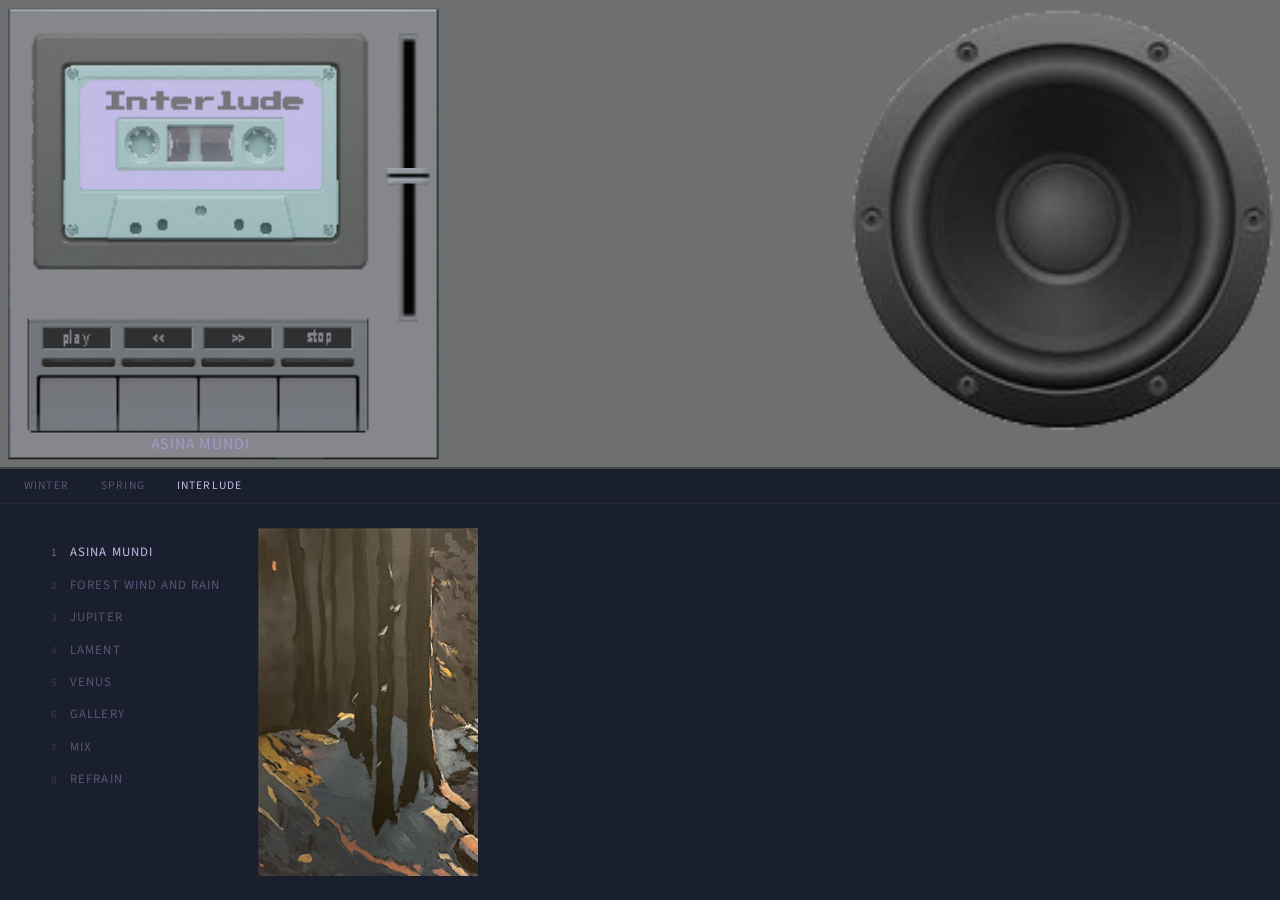
==== interlude-mixtape.html @ 9c588712 "crossfade bug fix" ====
<!DOCTYPE html>
<html lang="en">
<head>
  <meta charset="UTF-8">
  <meta name="viewport" content="width=device-width, initial-scale=1.0">
  <title>Interlude</title>
  <link href="https://fonts.googleapis.com/css2?family=Source+Sans+Pro:wght@300;400&display=swap" rel="stylesheet">
  <style>
    *, *::before, *::after { box-sizing: border-box; margin: 0; padding: 0; }

    body {
      background: #1a1f2e;
      height: 100vh;
      overflow: hidden;
      display: flex;
      flex-direction: column;
      font-family: 'Source Sans Pro', sans-serif;
    }

    /* ── Tape Player ── */

    .tape-player {
      user-select: none;
      display: flex;
      justify-content: space-between;
      align-items: flex-start;
      background: #6d706f;
      border-bottom: 2px solid rgba(0, 0, 0, 0.35);
      width: 100%;
    }

    .tape-deck {
      position: relative;
      width: 435px;
      flex-shrink: 0;
    }

    .tape-speaker {
      display: block;
      height: 435px;
      width: auto;
      pointer-events: none;
      align-self: flex-start;
    }

    .tape-bg {
      display: block;
      width: 100%;
      height: auto;
      margin-left: 5px;
    }

    .tape-layer {
      position: absolute;
      display: block;
      pointer-events: none;
      height: auto;
    }

    .tape-layer-cassette {
      top: 6%;
      left: 6%;
      width: 79%;
      z-index: 1;
    }

    .tape-layer-controls {
      bottom: 7%;
      left: 6%;
      width: 79%;
      z-index: 2;
    }

    .tape-vol {
      position: absolute;
      right: 4%;
      top: 7%;
      height: 62%;
      z-index: 3;
      cursor: ns-resize;
    }

    .tape-vol-slot {
      display: block;
      height: 100%;
      width: auto;
      pointer-events: none;
    }

    .tape-vol-handle {
      position: absolute;
      left: 50%;
      transform: translateX(-50%);
      width: 220%;
      height: auto;
      top: 0;
      cursor: grab;
      z-index: 4;
    }

    .tape-vol-handle:active {
      cursor: grabbing;
    }

    .tape-track-name {
      position: absolute;
      left: 8%;
      right: 16%;
      bottom: 2.5%;
      font-family: 'Source Sans Pro', sans-serif;
      font-size: 1.0rem;
      color: #a29acd;
      white-space: nowrap;
      overflow: hidden;
      text-overflow: ellipsis;
      text-align: center;
      text-transform: uppercase;
      letter-spacing: 0.05em;
      pointer-events: none;
      z-index: 3;
    }

    .tape-btn {
      position: absolute;
      bottom: 7%;
      height: 22%;
      width: 20%;
      background: transparent;
      border: none;
      cursor: pointer;
      padding: 0;
      z-index: 5;
    }

    .tape-play-btn { left: 6%; }
    .tape-btn-back { left: 26%; }
    .tape-btn-fwd  { left: 46%; }
    .tape-btn-stop { left: 65%; }

    /* ── Mixtape Nav ── */

    .mixtape-nav {
      display: flex;
      gap: 2rem;
      padding: 0.55rem 1.5rem;
      width: 100%;
      border-bottom: 1px solid rgba(162, 154, 205, 0.08);
    }

    .mixtape-nav a {
      color: rgba(162, 154, 205, 0.45);
      text-decoration: none;
      font-size: 0.72rem;
      text-transform: uppercase;
      letter-spacing: 0.1em;
      transition: color 0.2s ease;
    }

    .mixtape-nav a.active {
      color: #c3bce7;
    }

    /* ── Below-player layout ── */

    .below-player {
      display: flex;
      align-items: stretch;
      flex: 1;
      width: 100%;
    }

    /* ── Tracklist ── */

    .tracklist {
      list-style: none;
      flex-shrink: 0;
      width: 250px;
      padding: 2rem 0.75rem 2rem 1.5rem;
      overflow-y: auto;
    }

    .tracklist-item {
      display: flex;
      align-items: baseline;
      gap: 0.75rem;
      padding: 0.45rem 0.75rem;
      border-radius: 6px;
      cursor: pointer;
      color: rgba(162, 154, 205, 0.45);
      font-size: 0.8rem;
      text-transform: uppercase;
      letter-spacing: 0.08em;
      transition: color 0.2s ease;
    }

    .tracklist-item.active {
      color: #c3bce7;
    }

    .tracklist-num {
      font-size: 0.7rem;
      opacity: 0.5;
      min-width: 1.4rem;
      text-align: right;
      flex-shrink: 0;
    }

    /* ── Painting ── */

    @keyframes pan-left {
      from { object-position: 0% 50%; }
      to   { object-position: 100% 50%; }
    }

    .painting-display {
      flex: 1;
      min-height: 0;
      padding: 1.5rem 1.5rem 1.5rem 0.5rem;
    }

    .painting-strip {
      height: 100%;
      width: 220px;
      overflow: hidden;
    }

    .painting-img {
      display: block;
      width: 100%;
      height: 100%;
      object-fit: cover;
      object-position: 0% 50%;
      animation: pan-left 50s ease-in-out infinite alternate;
      transition: opacity 0.4s ease;
    }

    @media (max-width: 600px) {
      .tape-deck        { width: 100%; }
      .tape-speaker     { display: none; }
      .tracklist        { width: 150px; padding: 1rem 0.25rem 1rem 0.5rem; }
      .painting-display { padding: 0.75rem 0.75rem 0.75rem 0.25rem; }
      .painting-strip   { width: 180px; }
    }
  </style>
</head>
<body>

  <div id="tape-player" class="tape-player">
    <div class="tape-deck">
      <img class="tape-bg" src="images/tape-graphic/deck-backgorund.png" alt="" draggable="false">
      <img class="tape-layer tape-layer-cassette" id="tape-anim-img" src="images/tape-graphic/tape-playing/interlude/interlude-mixtape1.png" alt="" draggable="false">
      <img class="tape-layer tape-layer-controls" id="tape-controls-img" src="images/tape-graphic/tape-controls/tape-controls1.png" alt="" draggable="false">
      <div class="tape-vol" id="tape-vol">
        <img class="tape-vol-slot" src="images/tape-graphic/volume-slider-control/volume-slider-slot.png" alt="" draggable="false">
        <img class="tape-vol-handle" id="tape-vol-handle" src="images/tape-graphic/volume-slider-control/volume-slider-handle.png" alt="" draggable="false">
      </div>
      <span class="tape-track-name" id="player-track">Music</span>
      <button class="tape-btn tape-play-btn" id="player-toggle" aria-label="Play / Pause"></button>
      <button class="tape-btn tape-btn-back" id="tape-btn-back" aria-label="Previous track"></button>
      <button class="tape-btn tape-btn-fwd" id="tape-btn-fwd" aria-label="Next track"></button>
      <button class="tape-btn tape-btn-stop" id="tape-btn-stop" aria-label="Stop"></button>
    </div>
    <img class="tape-speaker" src="images/tape-graphic/speaker.png" alt="" draggable="false">
  </div>

  <nav class="mixtape-nav">
    <a href="winter-mixtape.html">Winter</a>
    <a href="spring-mixtape.html">Spring</a>
    <a href="interlude-mixtape.html" class="active">Interlude</a>
  </nav>

  <div class="below-player">
    <ol id="tracklist" class="tracklist"></ol>
    <div class="painting-display">
      <div class="painting-strip">
        <img id="painting-img" class="painting-img" src="images/paintings/background-1.png" alt="" draggable="false">
      </div>
    </div>
  </div>

  <script>
    (function () {
      const MUSIC_PATH  = "audio/music/interlude/";
      const SOUNDS_PATH = "audio/tape-player-sounds/";
      const TAPE_PATH   = "images/tape-graphic/";
      const FADE_MS         = 2000;
      const CROSSFADE_MS    = 3000;
      const CROSSFADE_OFFSET = 3;
      const TAPE_FRAME_MS   = 75;

      const toggleBtn       = document.getElementById("player-toggle");
      const trackLabel      = document.getElementById("player-track");
      const tapeControlsImg = document.getElementById("tape-controls-img");
      const tapeAnimImg     = document.getElementById("tape-anim-img");
      const volHandle       = document.getElementById("tape-vol-handle");
      const paintingImg     = document.getElementById("painting-img");

      const CTRL_IDLE = TAPE_PATH + "tape-controls/tape-controls1.png";
      const CTRL_PLAY = TAPE_PATH + "tape-controls/tape-controls2.png";
      const CTRL_BACK = TAPE_PATH + "tape-controls/tape-controls3.png";
      const CTRL_FWD  = TAPE_PATH + "tape-controls/tape-controls4.png";
      const CTRL_STOP = TAPE_PATH + "tape-controls/tape-controls5.png";

      const TAPE_FRAMES = [
        TAPE_PATH + "tape-playing/interlude/interlude-mixtape1.png",
        TAPE_PATH + "tape-playing/interlude/interlude-mixtape2.png",
        TAPE_PATH + "tape-playing/interlude/interlude-mixtape3.png",
        TAPE_PATH + "tape-playing/interlude/interlude-mixtape4.png"
      ];

      const tracks = [
        { file: "AsinaMundi.mp3",       painting: "images/paintings/background-1.png" },
        { file: "ForestWindAndRain.mp3", painting: "images/paintings/background-2.png" },
        { file: "Jupiter.mp3",          painting: "images/paintings/background-3.png" },
        { file: "Lament.mp3",           painting: "images/paintings/background-4.png" },
        { file: "Venus.mp3",            painting: "images/paintings/background-5.png" },
        { file: "gallery.mp3",          painting: "images/paintings/background-6.png" },
        { file: "mix.mp3",              painting: "images/paintings/background-7.png" },
        { file: "refrain.mp3",          painting: "images/paintings/background-8.png" }
      ];

      const tracklistEl = document.getElementById("tracklist");

      let trackIndex = 0;
      let isPlaying = false;
      let masterVolume = parseFloat(localStorage.getItem("il-volume") || "0.5");
      const audioA = new Audio();
      const audioB = new Audio();
      let activeAudio = audioA;
      let nextAudio   = audioB;
      let fadeRAF = null;
      let crossfading = false;

      const btnPress = new Audio(SOUNDS_PATH + "button-press.mp3");
      const tapeHiss = new Audio(SOUNDS_PATH + "tape-hiss.mp3");
      let hissRAF = null;

      let tapeFrame = 0;
      let tapeAnimRAF = null;
      let lastFrameTime = 0;

      // ── Helpers ──

      function displayName(filename) {
        return filename
          .replace(/\.mp3$/i, "")
          .replace(/-/g, " ")
          .replace(/([a-z])([A-Z])/g, "$1 $2");
      }

      function setVol(audio, v) {
        audio.volume = Math.max(0, Math.min(1, v));
      }

      function fade(audio, from, to, duration, onDone) {
        const startTime = performance.now();
        setVol(audio, from);
        function step(now) {
          const t = Math.min((now - startTime) / duration, 1);
          setVol(audio, from + (to - from) * t);
          if (t < 1) {
            fadeRAF = requestAnimationFrame(step);
          } else {
            if (onDone) onDone();
          }
        }
        fadeRAF = requestAnimationFrame(step);
      }

      function loadTrack(audio, index) {
        audio.src = MUSIC_PATH + tracks[index].file;
        audio.load();
      }

      function nextIndex() {
        return (trackIndex + 1) % tracks.length;
      }

      function updateLabel() {
        trackLabel.textContent = displayName(tracks[trackIndex].file);
        updateTracklist();
        updatePainting();
      }

      // ── Tracklist ──

      function buildTracklist() {
        tracks.forEach((track, i) => {
          const li = document.createElement("li");
          li.className = "tracklist-item" + (i === 0 ? " active" : "");
          li.innerHTML = '<span class="tracklist-num">' + (i + 1) + "</span>" + displayName(track.file);
          li.addEventListener("click", () => { skipTo(i); });
          tracklistEl.appendChild(li);
        });
      }

      function updateTracklist() {
        tracklistEl.querySelectorAll(".tracklist-item").forEach((item, i) => {
          item.classList.toggle("active", i === trackIndex);
        });
      }

      // ── Painting ──

      function updatePainting() {
        const newSrc = tracks[trackIndex].painting;
        if (paintingImg.src.endsWith(newSrc)) return;
        paintingImg.style.opacity = "0";
        setTimeout(() => {
          paintingImg.src = newSrc;
          paintingImg.style.opacity = "1";
        }, 400);
      }

      // ── Tape animation ──

      function stepTape(now) {
        if (now - lastFrameTime >= TAPE_FRAME_MS) {
          tapeFrame = (tapeFrame + 1) % TAPE_FRAMES.length;
          tapeAnimImg.src = TAPE_FRAMES[tapeFrame];
          lastFrameTime = now;
        }
        tapeAnimRAF = requestAnimationFrame(stepTape);
      }

      function startTapeAnim() {
        lastFrameTime = performance.now();
        tapeAnimRAF = requestAnimationFrame(stepTape);
      }

      function stopTapeAnim() {
        if (tapeAnimRAF) { cancelAnimationFrame(tapeAnimRAF); tapeAnimRAF = null; }
        tapeAnimImg.src = TAPE_FRAMES[0];
      }

      // ── Tape hiss ──

      function playHiss() {
        if (hissRAF) cancelAnimationFrame(hissRAF);
        tapeHiss.currentTime = 0;
        tapeHiss.volume = 0.6;
        tapeHiss.play().catch(() => {});
        const start = performance.now();
        const duration = 2000;
        function hissStep(now) {
          const t = Math.min((now - start) / duration, 1);
          tapeHiss.volume = Math.max(0, 0.6 * (1 - t));
          if (t < 1) {
            hissRAF = requestAnimationFrame(hissStep);
          } else {
            tapeHiss.pause();
          }
        }
        hissRAF = requestAnimationFrame(hissStep);
      }

      function stopHiss() {
        if (hissRAF) { cancelAnimationFrame(hissRAF); hissRAF = null; }
        tapeHiss.pause();
      }

      // ── Button press sound ──

      function playBtnPress() {
        btnPress.currentTime = 0;
        btnPress.play().catch(() => {});
      }

      // ── Volume handle drag ──

      function positionHandle(vol) {
        const slotH   = volHandle.parentElement.offsetHeight;
        const handleH = volHandle.offsetHeight;
        const usable  = slotH - handleH;
        volHandle.style.top = ((1 - vol) * usable) + "px";
      }

      let dragging = false;

      volHandle.addEventListener("mousedown", (e) => {
        dragging = true;
        e.preventDefault();
        e.stopPropagation();
      });

      volHandle.addEventListener("touchstart", (e) => {
        dragging = true;
        e.stopPropagation();
      }, { passive: true });

      document.addEventListener("mousemove", (e) => {
        if (!dragging) return;
        const slotRect = volHandle.parentElement.getBoundingClientRect();
        const handleH  = volHandle.offsetHeight;
        const usable   = slotRect.height - handleH;
        let relY = e.clientY - slotRect.top - handleH / 2;
        relY = Math.max(0, Math.min(usable, relY));
        masterVolume = 1 - relY / usable;
        localStorage.setItem("il-volume", masterVolume);
        if (isPlaying && !crossfading) setVol(activeAudio, masterVolume);
        positionHandle(masterVolume);
      });

      document.addEventListener("touchmove", (e) => {
        if (!dragging) return;
        const slotRect = volHandle.parentElement.getBoundingClientRect();
        const handleH  = volHandle.offsetHeight;
        const usable   = slotRect.height - handleH;
        let relY = e.touches[0].clientY - slotRect.top - handleH / 2;
        relY = Math.max(0, Math.min(usable, relY));
        masterVolume = 1 - relY / usable;
        localStorage.setItem("il-volume", masterVolume);
        if (isPlaying && !crossfading) setVol(activeAudio, masterVolume);
        positionHandle(masterVolume);
      }, { passive: true });

      document.addEventListener("mouseup",  () => { dragging = false; });
      document.addEventListener("touchend", () => { dragging = false; });

      // ── Crossfade ──

      function onTimeUpdate() {
        if (crossfading) return;
        const remaining = activeAudio.duration - activeAudio.currentTime;
        if (remaining <= CROSSFADE_OFFSET && remaining > 0 && tracks.length > 1) {
          crossfading = true;
          activeAudio.removeEventListener("ended", onEnded);
          const ni = nextIndex();
          loadTrack(nextAudio, ni);
          setVol(nextAudio, 0);
          nextAudio.play().catch(() => {});
          const startTime = performance.now();
          const fromVol   = activeAudio.volume;
          function crossStep(now) {
            const t = Math.min((now - startTime) / CROSSFADE_MS, 1);
            setVol(activeAudio, fromVol * (1 - t));
            setVol(nextAudio,   masterVolume * t);
            if (t < 1) {
              fadeRAF = requestAnimationFrame(crossStep);
            } else {
              activeAudio.pause();
              activeAudio.removeEventListener("timeupdate", onTimeUpdate);
              const temp = activeAudio;
              activeAudio = nextAudio;
              nextAudio   = temp;
              trackIndex  = ni;
              updateLabel();
              crossfading = false;
              activeAudio.addEventListener("timeupdate", onTimeUpdate);
              activeAudio.addEventListener("ended", onEnded);
            }
          }
          fadeRAF = requestAnimationFrame(crossStep);
        }
      }

      function onEnded() {
        activeAudio.removeEventListener("timeupdate", onTimeUpdate);
        crossfading = false;
        trackIndex = nextIndex();
        loadTrack(activeAudio, trackIndex);
        updateLabel();
        setVol(activeAudio, 0);
        activeAudio.play().catch(() => {});
        fade(activeAudio, 0, masterVolume, FADE_MS);
        activeAudio.addEventListener("timeupdate", onTimeUpdate);
        activeAudio.addEventListener("ended", onEnded);
      }

      // ── Play / Pause ──

      function play() {
        isPlaying = true;
        tapeControlsImg.src = CTRL_PLAY;
        startTapeAnim();
        playHiss();
        updateLabel();
        setVol(activeAudio, 0);
        activeAudio.play().catch(() => {});
        if (fadeRAF) cancelAnimationFrame(fadeRAF);
        fade(activeAudio, 0, masterVolume, FADE_MS);
        activeAudio.addEventListener("timeupdate", onTimeUpdate);
        activeAudio.addEventListener("ended", onEnded);
      }

      function pause() {
        isPlaying = false;
        tapeControlsImg.src = CTRL_IDLE;
        stopTapeAnim();
        stopHiss();
        if (fadeRAF) cancelAnimationFrame(fadeRAF);
        const currentVol = activeAudio.volume;
        fade(activeAudio, currentVol, 0, 1000, () => {
          activeAudio.pause();
          activeAudio.removeEventListener("timeupdate", onTimeUpdate);
        });
      }

      function flashControl(flashSrc, settleSrc) {
        tapeControlsImg.src = flashSrc;
        setTimeout(() => { tapeControlsImg.src = settleSrc; }, 200);
      }

      function skipTo(index) {
        crossfading = false;
        activeAudio.removeEventListener("timeupdate", onTimeUpdate);
        activeAudio.removeEventListener("ended", onEnded);
        if (fadeRAF) cancelAnimationFrame(fadeRAF);
        activeAudio.pause();
        trackIndex = index;
        loadTrack(activeAudio, trackIndex);
        updateLabel();
        if (isPlaying) {
          setVol(activeAudio, 0);
          activeAudio.play().catch(() => {});
          fade(activeAudio, 0, masterVolume, FADE_MS);
          activeAudio.addEventListener("timeupdate", onTimeUpdate);
          activeAudio.addEventListener("ended", onEnded);
        }
      }

      toggleBtn.addEventListener("click", () => {
        playBtnPress();
        if (isPlaying) { pause(); } else { play(); }
      });

      document.getElementById("tape-btn-back").addEventListener("click", () => {
        playBtnPress();
        const pi = (trackIndex - 1 + tracks.length) % tracks.length;
        flashControl(CTRL_BACK, isPlaying ? CTRL_PLAY : CTRL_IDLE);
        skipTo(pi);
      });

      document.getElementById("tape-btn-fwd").addEventListener("click", () => {
        playBtnPress();
        flashControl(CTRL_FWD, isPlaying ? CTRL_PLAY : CTRL_IDLE);
        skipTo(nextIndex());
      });

      document.getElementById("tape-btn-stop").addEventListener("click", () => {
        if (!isPlaying) return;
        playBtnPress();
        pause();
        flashControl(CTRL_STOP, CTRL_IDLE);
      });

      window.addEventListener("load", () => {
        positionHandle(masterVolume);
      });

      buildTracklist();
      loadTrack(audioA, trackIndex);
      updateLabel();
    })();
  </script>
</body>
</html>
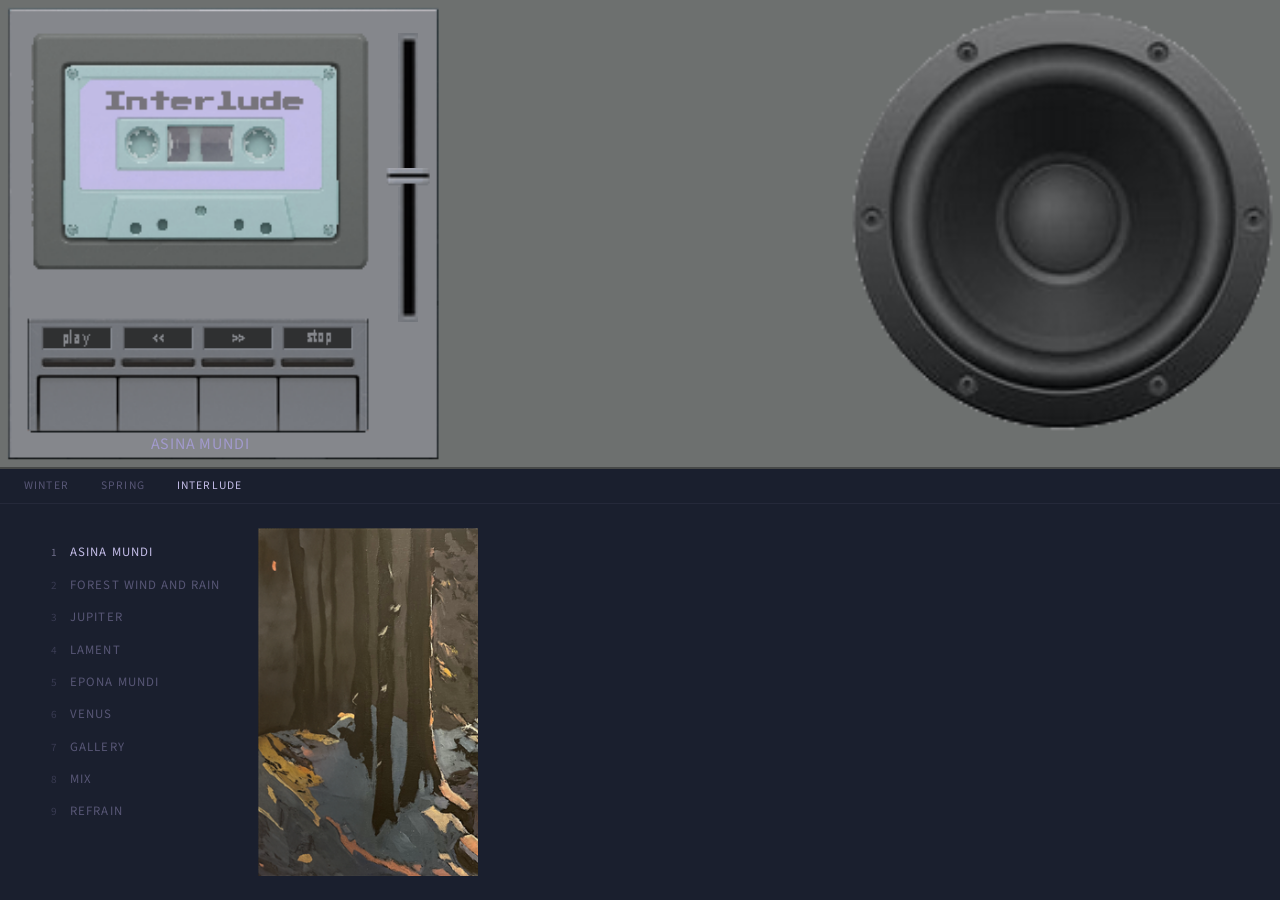
==== commit 50fb2fb1: "Added EponaMundi.mp3" ====
--- a/interlude-mixtape.html
+++ b/interlude-mixtape.html
@@ -313,10 +313,12 @@
         { file: "ForestWindAndRain.mp3", painting: "images/paintings/background-2.png" },
         { file: "Jupiter.mp3",          painting: "images/paintings/background-3.png" },
         { file: "Lament.mp3",           painting: "images/paintings/background-4.png" },
-        { file: "Venus.mp3",            painting: "images/paintings/background-5.png" },
-        { file: "gallery.mp3",          painting: "images/paintings/background-6.png" },
-        { file: "mix.mp3",              painting: "images/paintings/background-7.png" },
-        { file: "refrain.mp3",          painting: "images/paintings/background-8.png" }
+        { file: "EponaMundi.mp3",       painting: "images/paintings/background-5.png" },
+
+        { file: "Venus.mp3",            painting: "images/paintings/background-6.png" },
+        { file: "gallery.mp3",          painting: "images/paintings/background-7.png" },
+        { file: "mix.mp3",              painting: "images/paintings/background-8.png" },
+        { file: "refrain.mp3",          painting: "images/paintings/background-9.png" }
       ];
 
       const tracklistEl = document.getElementById("tracklist");
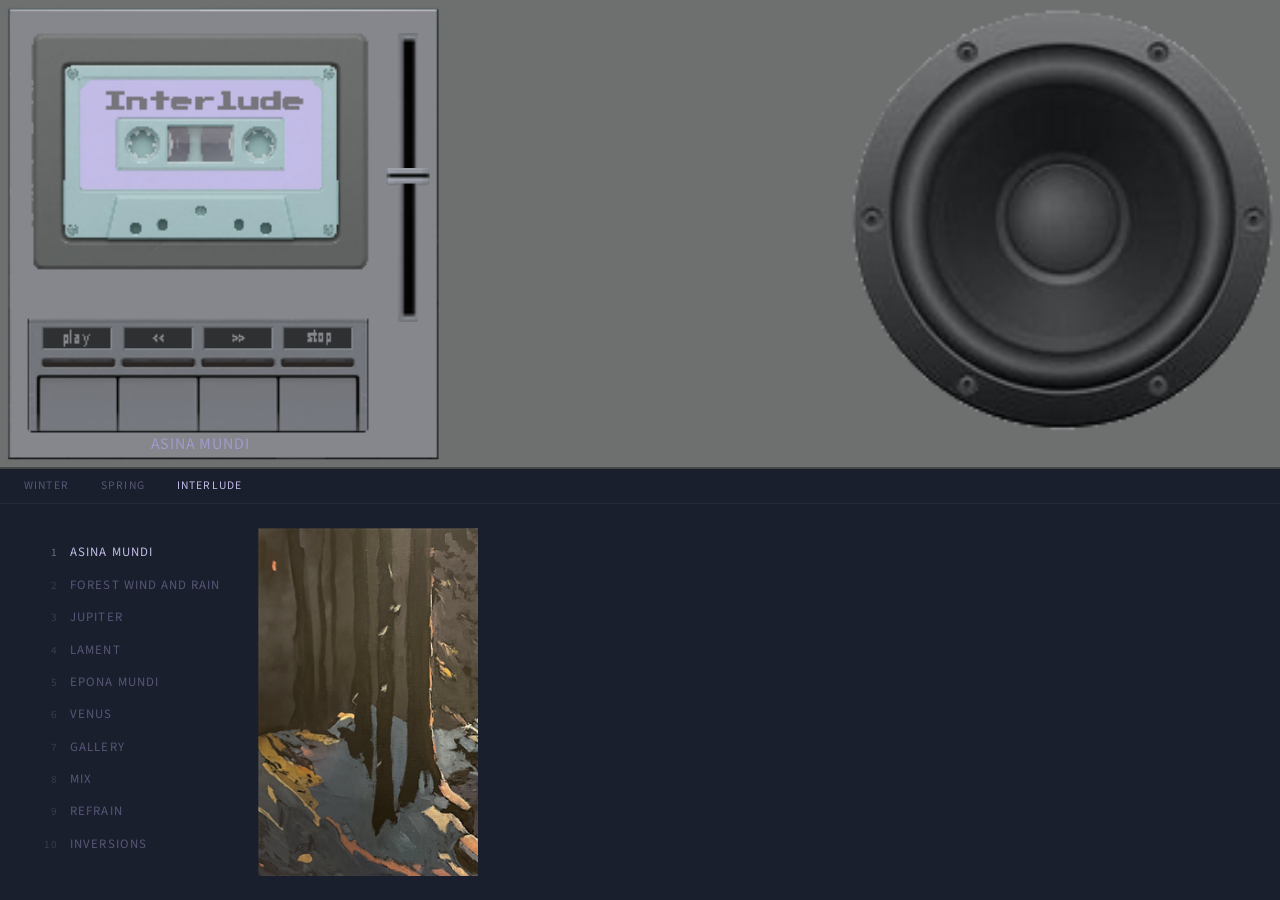
==== commit adf2d117: "added the song inversions to interlude" ====
--- a/interlude-mixtape.html
+++ b/interlude-mixtape.html
@@ -318,7 +318,8 @@
         { file: "Venus.mp3",            painting: "images/paintings/background-6.png" },
         { file: "gallery.mp3",          painting: "images/paintings/background-7.png" },
         { file: "mix.mp3",              painting: "images/paintings/background-8.png" },
-        { file: "refrain.mp3",          painting: "images/paintings/background-9.png" }
+        { file: "refrain.mp3",          painting: "images/paintings/background-9.png" },
+        { file: "inversions.mp3",       painting: "images/paintings/background-10.png" }
       ];
 
       const tracklistEl = document.getElementById("tracklist");
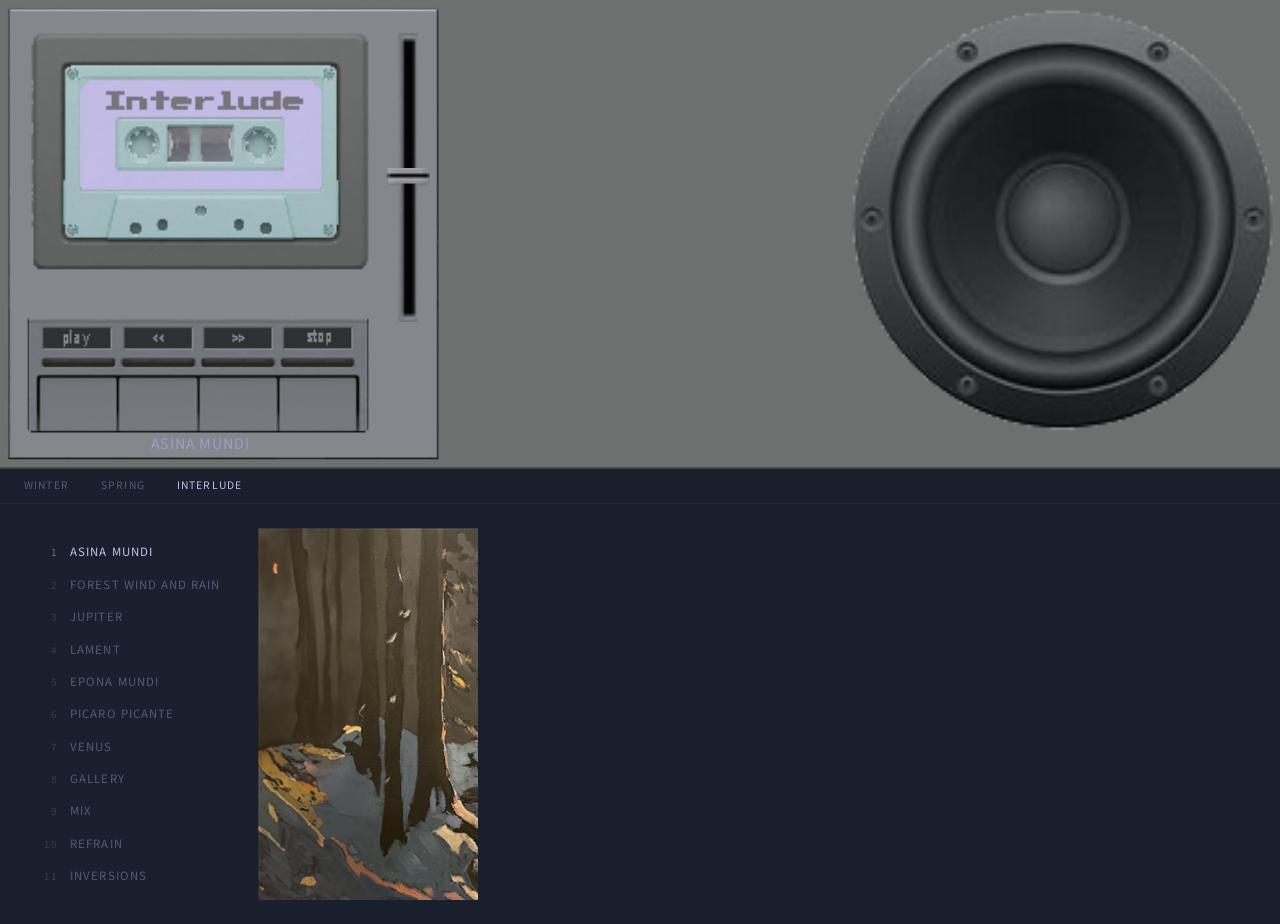
==== commit 55e07980: "Added picaroPicante.mp3" ====
--- a/interlude-mixtape.html
+++ b/interlude-mixtape.html
@@ -314,12 +314,12 @@
         { file: "Jupiter.mp3",          painting: "images/paintings/background-3.png" },
         { file: "Lament.mp3",           painting: "images/paintings/background-4.png" },
         { file: "EponaMundi.mp3",       painting: "images/paintings/background-5.png" },
-
-        { file: "Venus.mp3",            painting: "images/paintings/background-6.png" },
-        { file: "gallery.mp3",          painting: "images/paintings/background-7.png" },
-        { file: "mix.mp3",              painting: "images/paintings/background-8.png" },
-        { file: "refrain.mp3",          painting: "images/paintings/background-9.png" },
-        { file: "inversions.mp3",       painting: "images/paintings/background-10.png" }
+        { file: "picaroPicante.mp3",    painting: "images/paintings/background-6.png" },
+        { file: "Venus.mp3",            painting: "images/paintings/background-7.png" },
+        { file: "gallery.mp3",          painting: "images/paintings/background-8.png" },
+        { file: "mix.mp3",              painting: "images/paintings/background-9.png" },
+        { file: "refrain.mp3",          painting: "images/paintings/background-10.png" },
+        { file: "inversions.mp3",       painting: "images/paintings/background-11.png" }
       ];
 
       const tracklistEl = document.getElementById("tracklist");
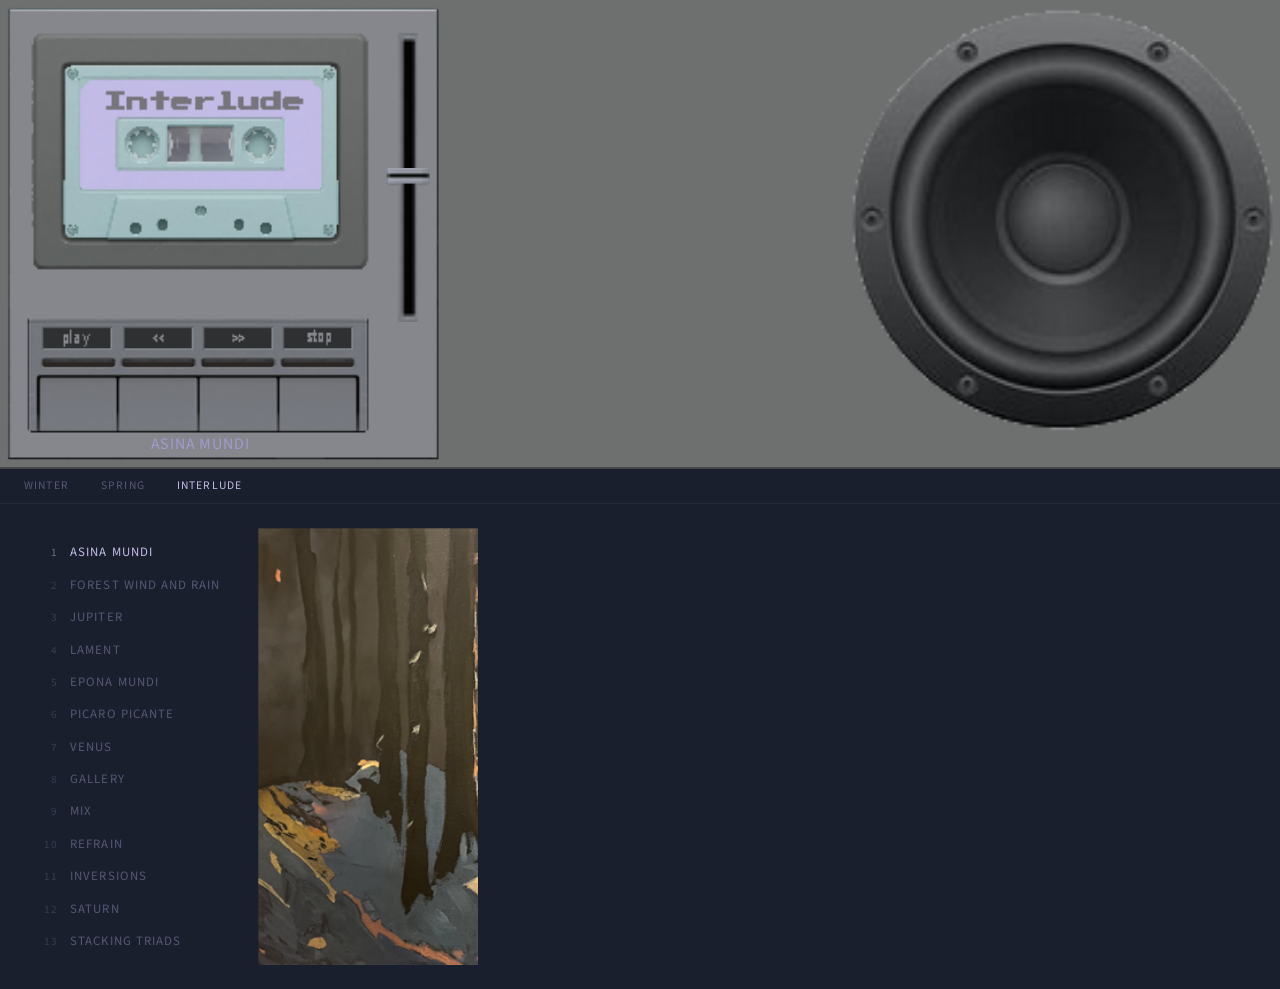
==== commit a84200ce: "added new songs to Interlude" ====
--- a/interlude-mixtape.html
+++ b/interlude-mixtape.html
@@ -319,7 +319,9 @@
         { file: "gallery.mp3",          painting: "images/paintings/background-8.png" },
         { file: "mix.mp3",              painting: "images/paintings/background-9.png" },
         { file: "refrain.mp3",          painting: "images/paintings/background-10.png" },
-        { file: "inversions.mp3",       painting: "images/paintings/background-11.png" }
+        { file: "inversions.mp3",       painting: "images/paintings/background-11.png" },
+        { file: "Saturn.mp3",           painting: "images/paintings/background-12.png" },
+        { file: "stackingTriads.mp3",   painting: "images/paintings/background-1.png" }
       ];
 
       const tracklistEl = document.getElementById("tracklist");
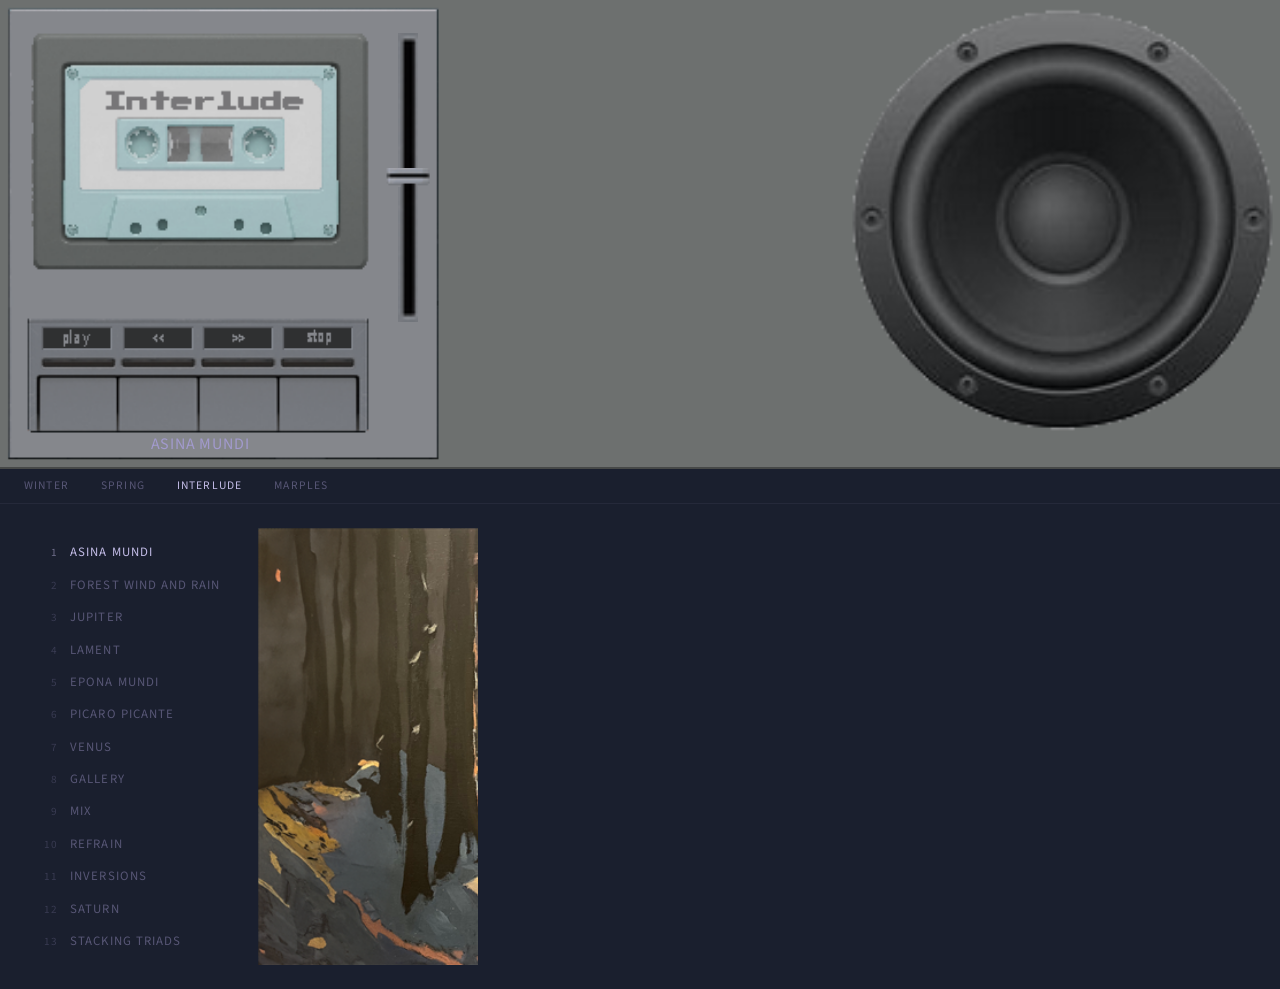
==== commit ab591102: "Added Marples Mixtape" ====
--- a/interlude-mixtape.html
+++ b/interlude-mixtape.html
@@ -267,6 +267,7 @@
     <a href="winter-mixtape.html">Winter</a>
     <a href="spring-mixtape.html">Spring</a>
     <a href="interlude-mixtape.html" class="active">Interlude</a>
+    <a href="marples-mixtape.html">Marples</a>
   </nav>
 
   <div class="below-player">
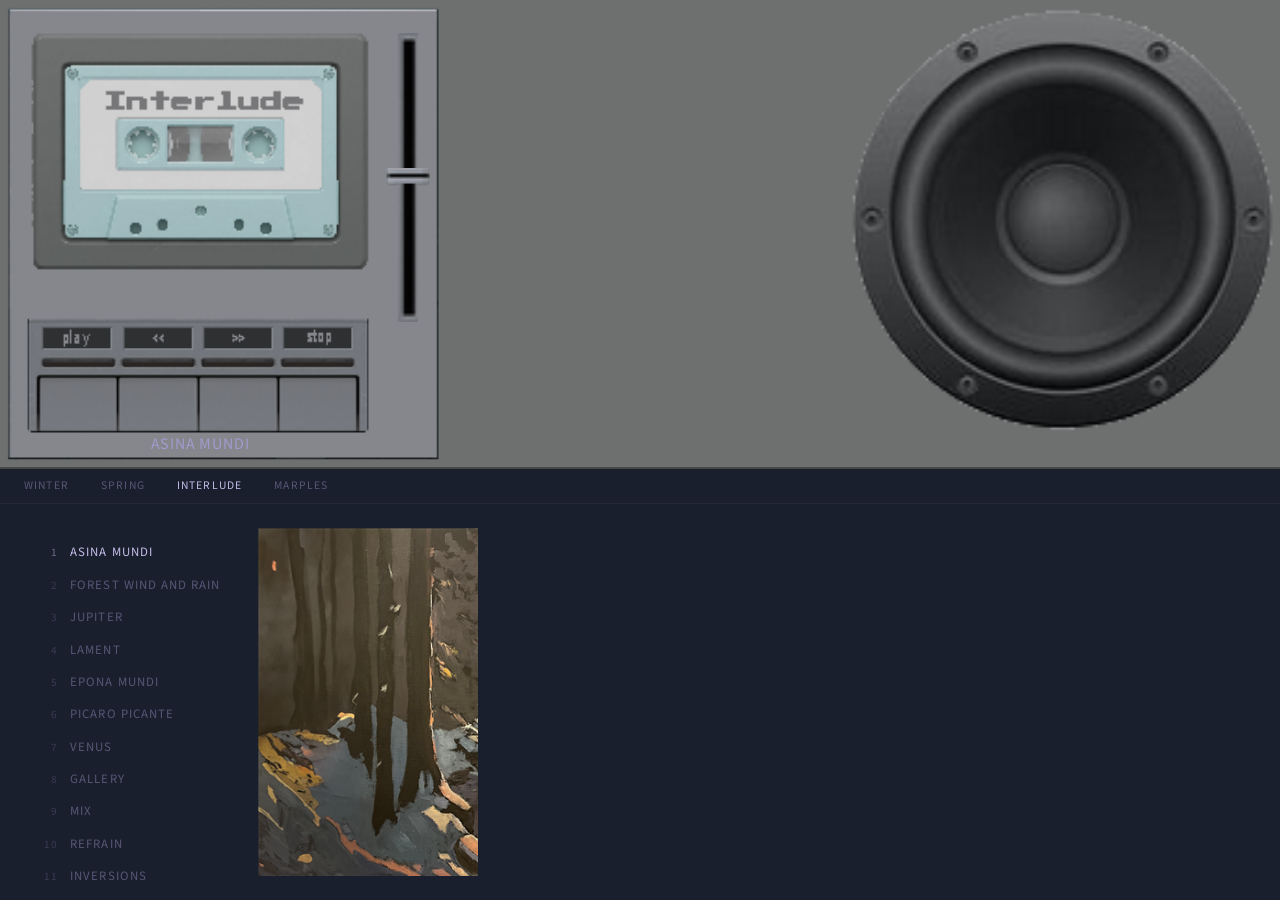
==== commit f2249acd: "fixed tracklist scroll on the mixtape pages" ====
--- a/interlude-mixtape.html
+++ b/interlude-mixtape.html
@@ -167,6 +167,7 @@
       align-items: stretch;
       flex: 1;
       width: 100%;
+      min-height: 0;
     }
 
     /* ── Tracklist ── */
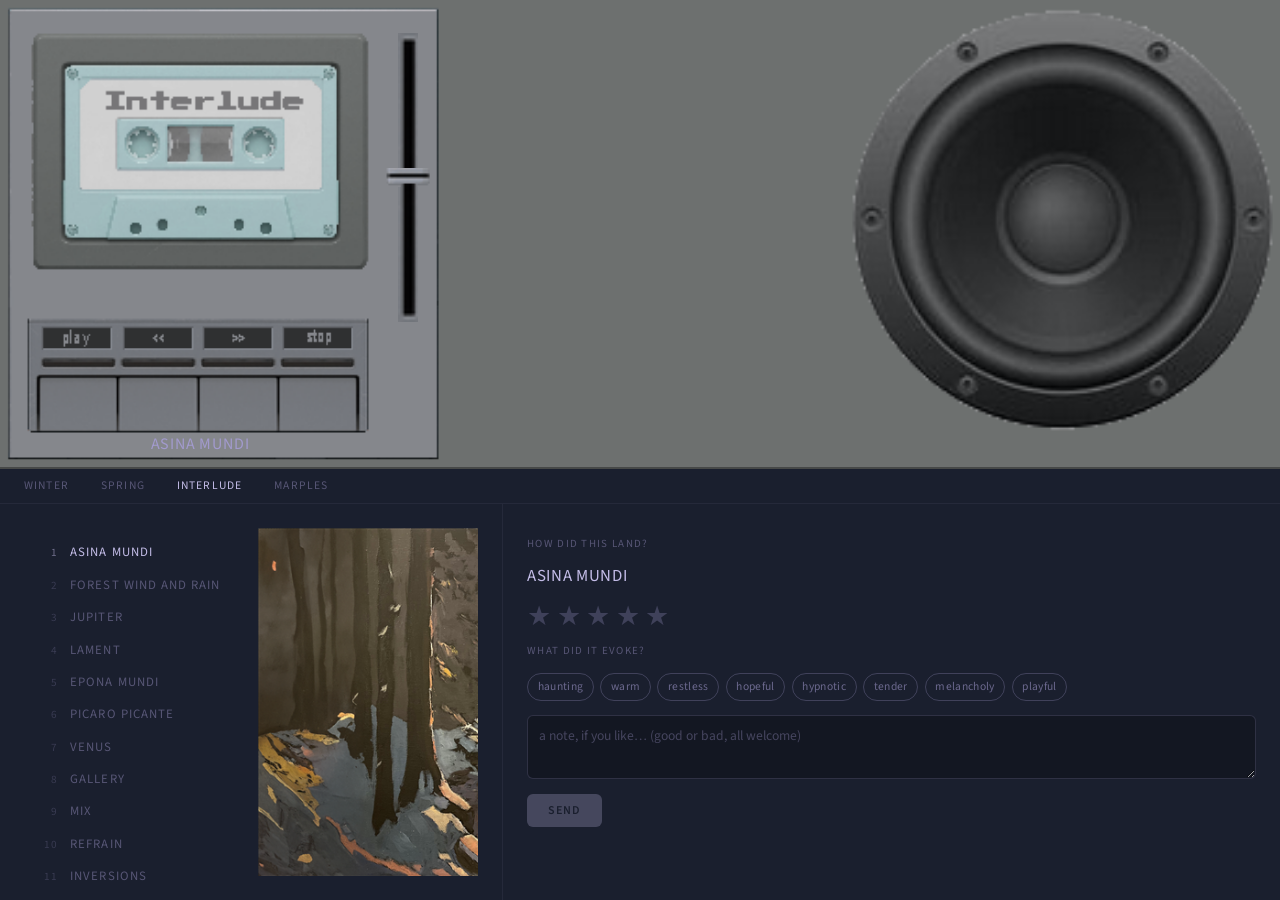
==== commit ded21098: "Roll out the song feedback panel to Winter, Spring, and Interlude Same drop-in panel as Marples: sta" ====
--- a/interlude-mixtape.html
+++ b/interlude-mixtape.html
@@ -213,8 +213,15 @@
       to   { object-position: 100% 50%; }
     }
 
+    /* Feedback panel fills the space beside the painting */
+    #feedback-panel {
+      flex: 1;
+      min-width: 0;
+      border-left: 1px solid rgba(162, 154, 205, 0.08);
+    }
+
     .painting-display {
-      flex: 1;
+      flex: 0 0 auto;
       min-height: 0;
       padding: 1.5rem 1.5rem 1.5rem 0.5rem;
     }
@@ -278,8 +285,10 @@
         <img id="painting-img" class="painting-img" src="images/paintings/background-1.png" alt="" draggable="false">
       </div>
     </div>
+    <div id="feedback-panel"></div>
   </div>
 
+  <script src="js/feedback.js"></script>
   <script>
     (function () {
       const MUSIC_PATH  = "audio/music/interlude/";
@@ -387,6 +396,7 @@
         trackLabel.textContent = displayName(tracks[trackIndex].file);
         updateTracklist();
         updatePainting();
+        if (window.Feedback) Feedback.setTrack(displayName(tracks[trackIndex].file));
       }
 
       // ── Tracklist ──
@@ -657,6 +667,9 @@
 
       buildTracklist();
       loadTrack(audioA, trackIndex);
+      if (window.Feedback) {
+        Feedback.init({ album: "Interlude", container: document.getElementById("feedback-panel") });
+      }
       updateLabel();
     })();
   </script>
